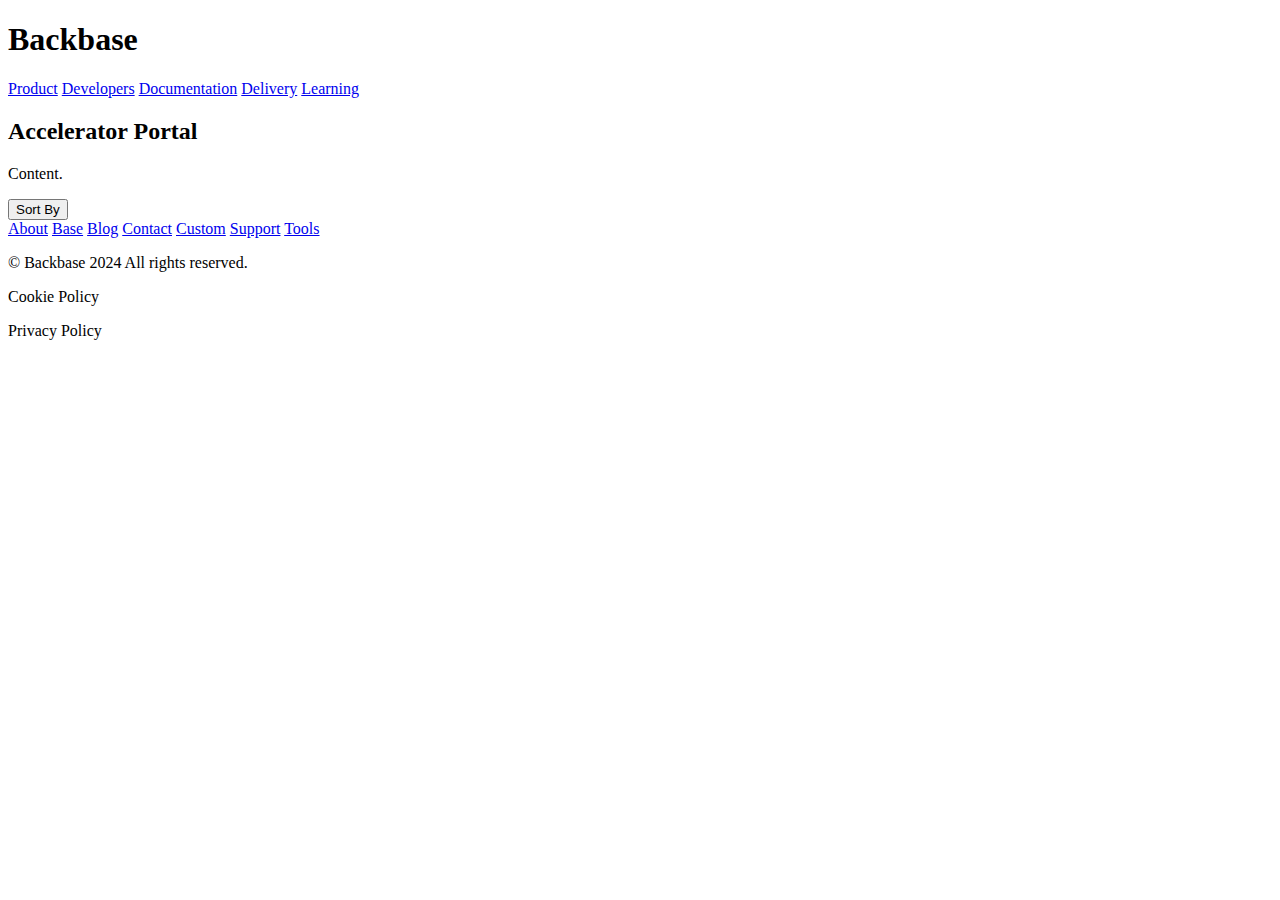
==== index.html @ 901e7fbb "index" ====
<!DOCTYPE html>
<html lang="en">
<head>
    <meta charset="UTF-8">
    <meta name="viewport" content="width=device-width, initial-scale=1.0">
    <link rel="stylesheet" href="styles/startup.css">
    <title>Backbase</title>
  
</head>
<body>
    <header>
        <h1>Backbase</h1>
        
    </header>
    <nav>
        <a href="#">Product</a>
        <a href="#">Developers</a>
        <a href="#">Documentation</a>
        <a href="#">Delivery</a>
        <a href="#">Learning</a>
    </nav>
    <main>
        <section>
            <h2>Accelerator Portal</h2>
            <p>Content.</p>
        </section>
        <div class="sortby">
            <button onclick="myFunction()" class="dropbtn">Sort By</button>
            <div id="myDropdown" class="dropdown-content">
              <a href="#">About</a>
              <a href="#base">Base</a>
              <a href="#blog">Blog</a>
              <a href="#contact">Contact</a>
              <a href="#custom">Custom</a>
              <a href="#support">Support</a>
              <a href="#tools">Tools</a>
            </div>
          </div>

        

    </main>

    <footer>
        <p>&copy; Backbase 2024 All rights reserved.</p>
        <p>Cookie Policy</p><p>Privacy Policy</p>
        
    </footer>
</body>
</html>
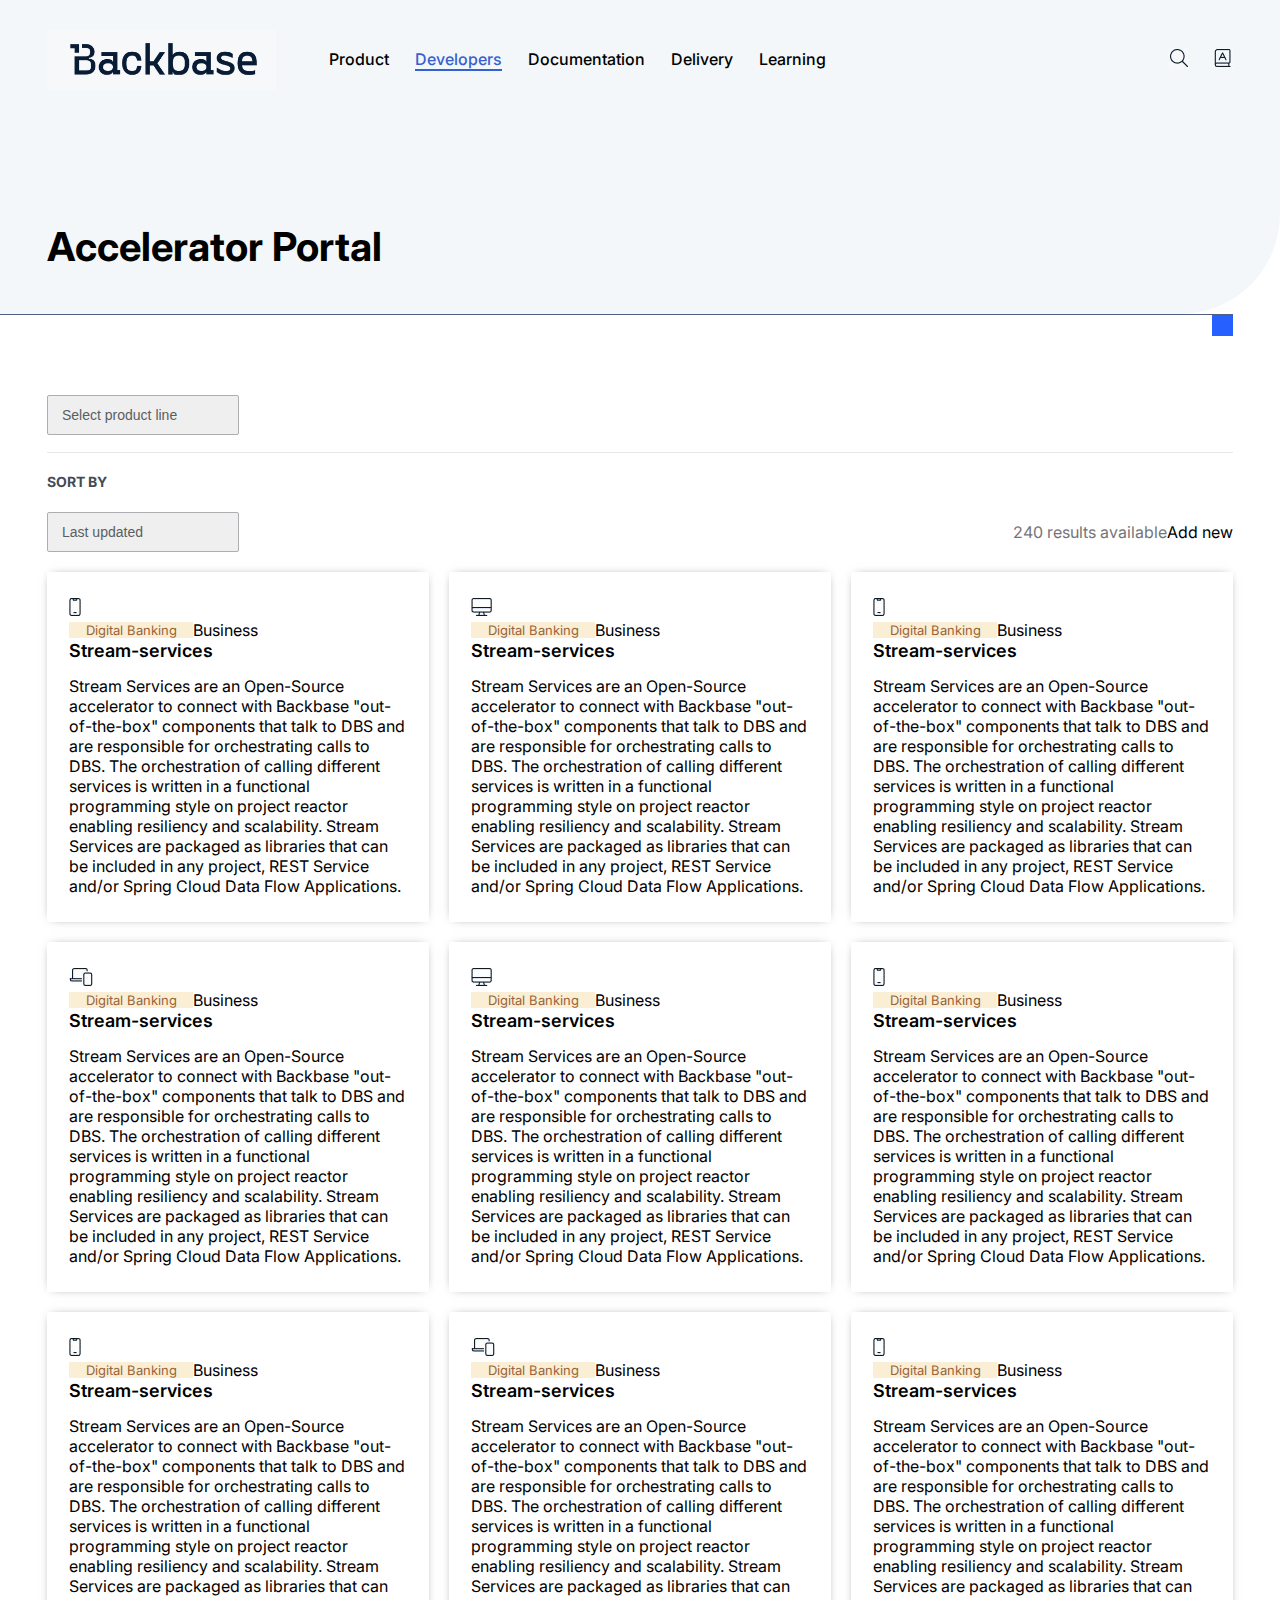
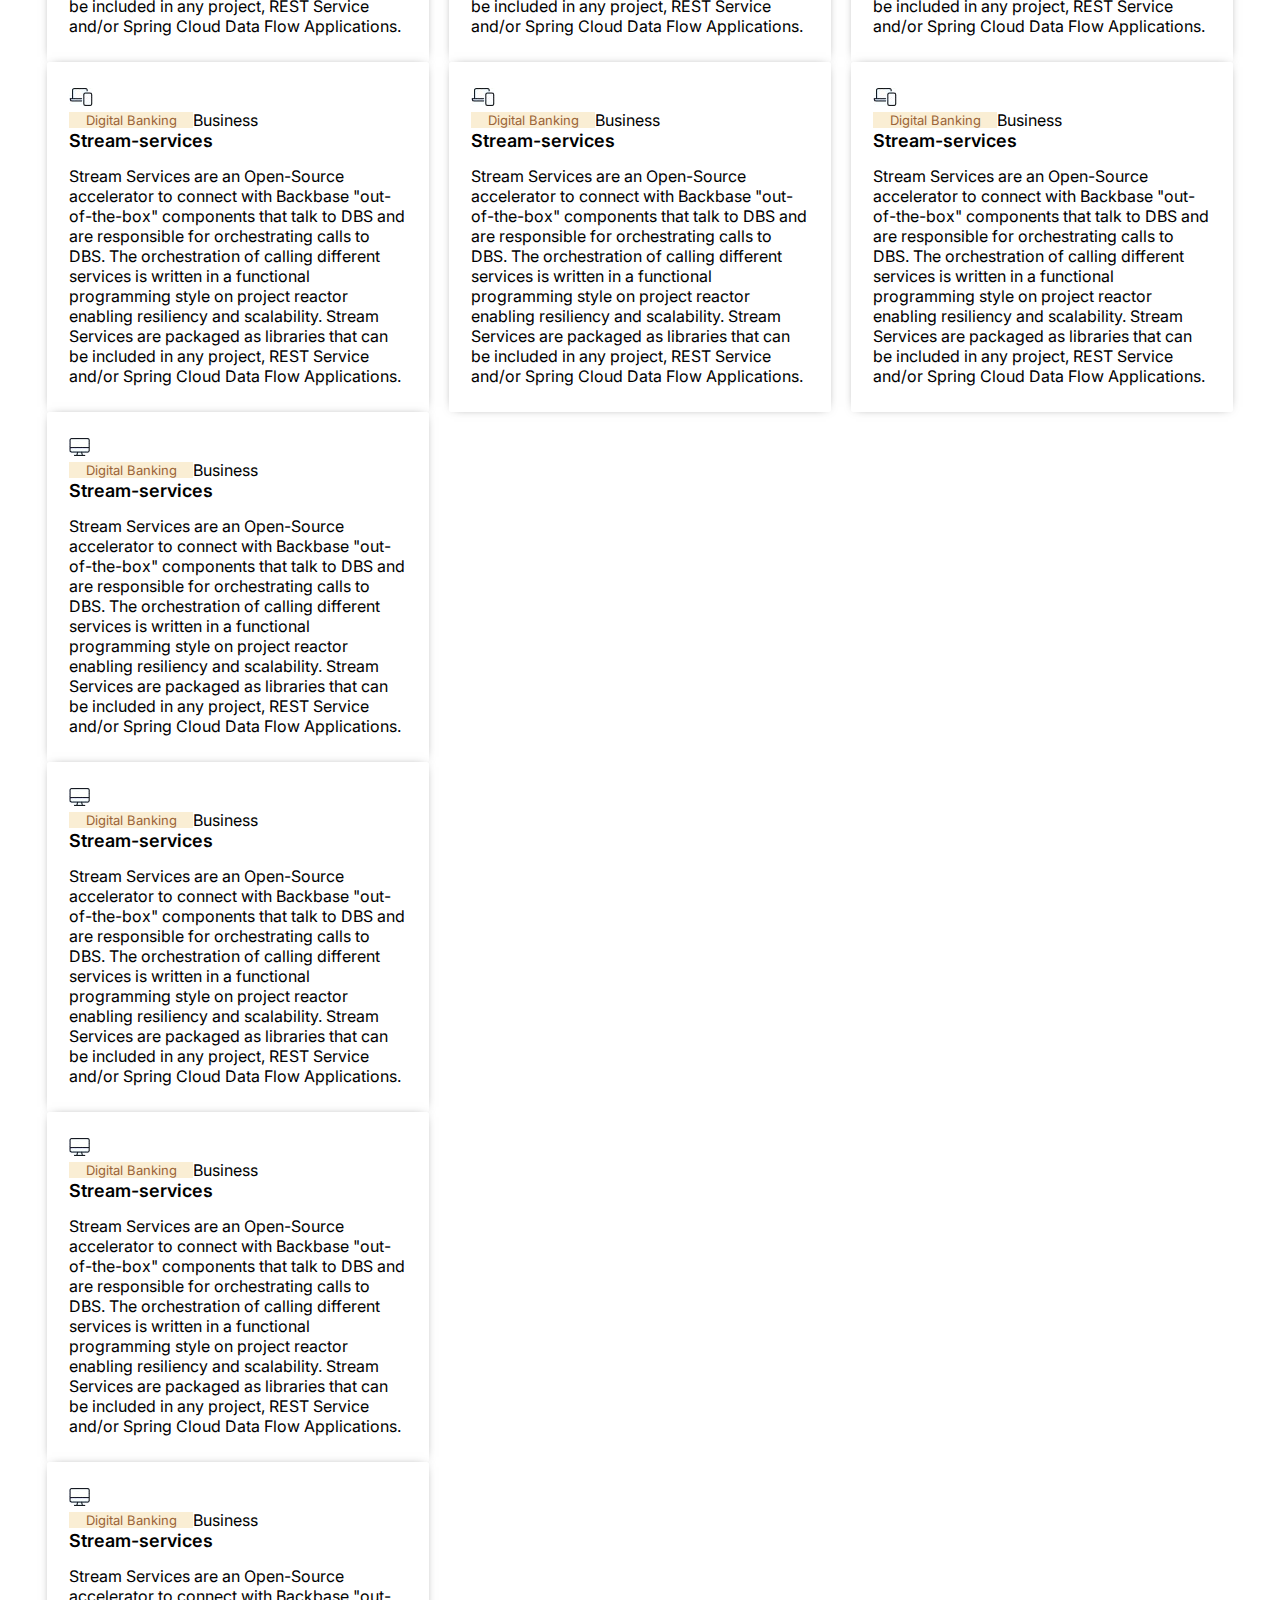
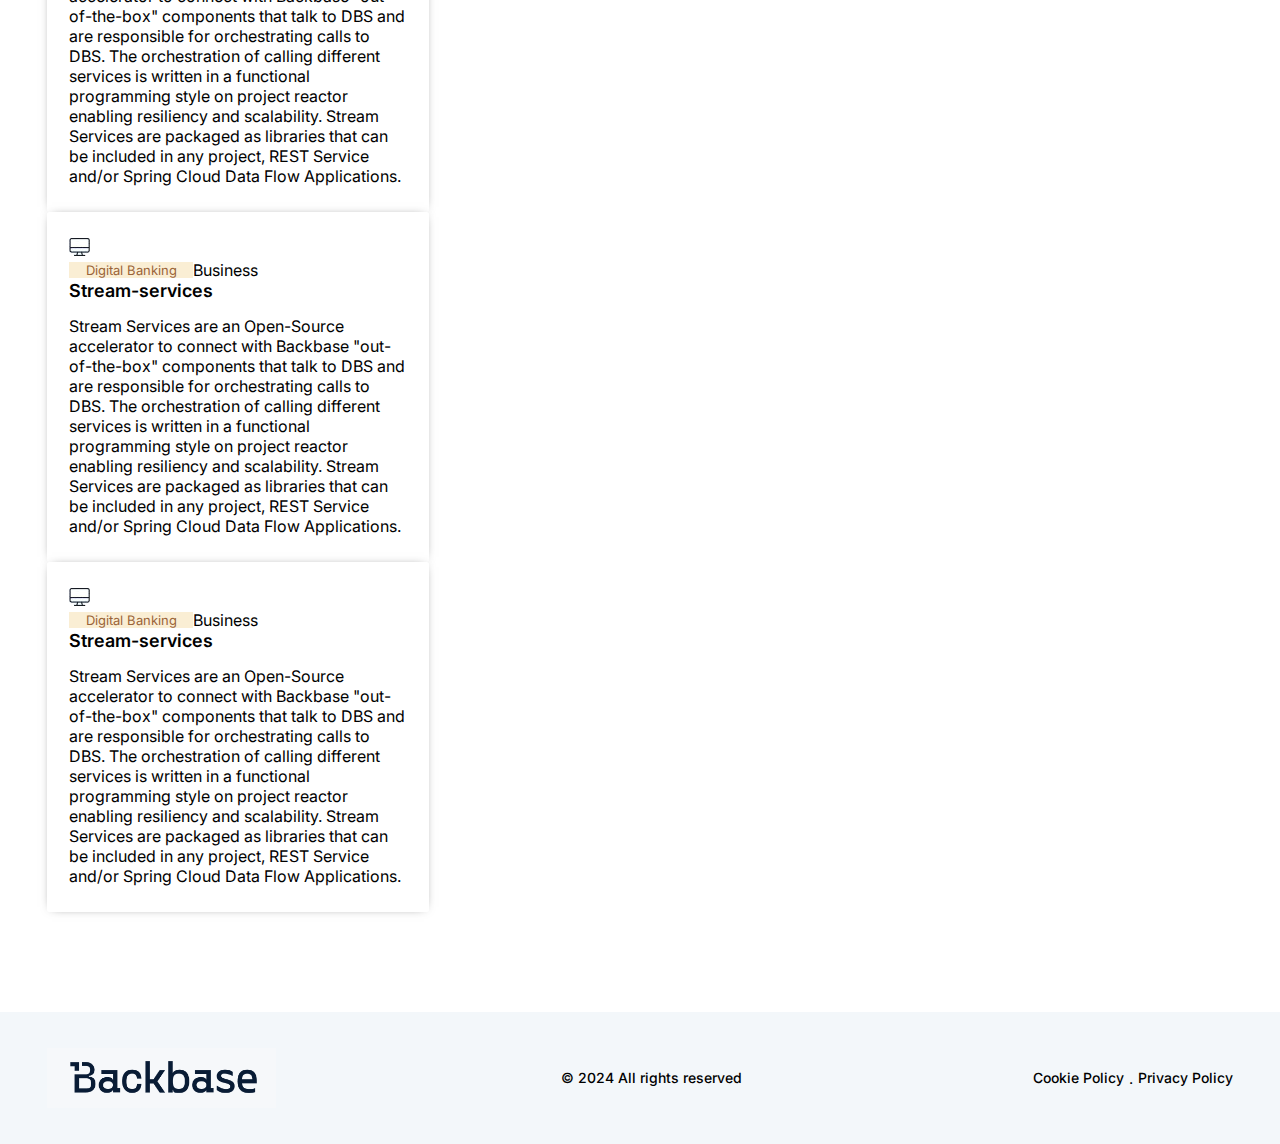
==== commit cc8f0b7a: "Push voor presentatie" ====
--- a/index.html
+++ b/index.html
@@ -1,50 +1,467 @@
 <!DOCTYPE html>
 <html lang="en">
+
 <head>
     <meta charset="UTF-8">
-    <meta name="viewport" content="width=device-width, initial-scale=1.0">
-    <link rel="stylesheet" href="styles/startup.css">
-    <title>Backbase</title>
-  
+    <meta name="viewport" content="width= , initial-scale=1.0">
+    <link rel="stylesheet" href="css/style.css">
+    <link rel="stylesheet" href="css/responsive.css">
+    <title> ACCELERATOR PORTAL </title>
 </head>
+
 <body>
-    <header>
-        <h1>Backbase</h1>
-        
+
+<header>
+<div class="container">
+<div class="nav">
+     <input type="checkbox" id="nav-check">
+    <div class="nav-header">
+                    <div class="nav-title">
+                        <a href="https://www.backbase.com/"><img src="assets/backbaselogo.png" alt="" /></a>
+                    </div>
+                </div>
+                <div class="nav-btn">
+                    <label for="nav-check">
+                        <span></span>
+                        <span></span>
+                        <span></span>
+                    </label>
+                </div>
+
+                <div class="header-right">
+                    <div class="navigation">
+                        <ul>
+                            <li><a href="#">Product</a></li>
+                            <li class="active"><a href="#">Developers</a></li>
+                            <li><a href="#">Documentation</a></li>
+                            <li><a href="#">Delivery </a></li>
+                            <li><a href="#">Learning</a></li>
+                        </ul>
+                    </div>
+                    <div class="header-list">
+                        <ul>
+                            <li><a href="#"><img src="images/search-icon.png" alt="" /></a></li>
+                            <li><a href="#"><img src="images/language-icon.png" alt="" /></a></li>
+                        </ul>
+                    </div>
+                </div>
+            </div>
+        </div>
     </header>
-    <nav>
-        <a href="#">Product</a>
-        <a href="#">Developers</a>
-        <a href="#">Documentation</a>
-        <a href="#">Delivery</a>
-        <a href="#">Learning</a>
-    </nav>
-    <main>
-        <section>
-            <h2>Accelerator Portal</h2>
-            <p>Content.</p>
-        </section>
-        <div class="sortby">
-            <button onclick="myFunction()" class="dropbtn">Sort By</button>
-            <div id="myDropdown" class="dropdown-content">
-              <a href="#">About</a>
-              <a href="#base">Base</a>
-              <a href="#blog">Blog</a>
-              <a href="#contact">Contact</a>
-              <a href="#custom">Custom</a>
-              <a href="#support">Support</a>
-              <a href="#tools">Tools</a>
+    <section class="banner-sec">
+        <div class="container">
+            <div class="text-box">
+                <h1>Accelerator Portal</h1>
             </div>
-          </div>
-
-        
-
-    </main>
+        </div>
+    </section>
+    <section class="accelerator-sec">
+        <div class="container">
+            <div class="accelerator-inner">
+                <div class="accelerator-listing">
+                    <select class="form-control">
+                        <option class="select">Select product line</option>
+                        <option>Digital Banking</option>
+                        <option>Digital Onboarding</option>
+                        <option>Digital Lending</option>
+                        <option>Digital Assist</option>
+                        <option>Digital Engage
+                        </option>
+                    </select>
+                </div>
+                <div class="portal-sort">
+                    <h4>Sort by</h4>
+                    <div class="media">
+                        <select class="form-control">
+                            <option class="selected">Last updated</option>
+                            <option>Newest</option>
+                            <option>Oldest</option>
+                        </select>
+                        <ul>
+                            <li>
+                                <p>240 results available</p>
+                            </li>
+                            <li>
+                                    Add new
+                            </li>
+                        </ul>
+                    </div>
+                </div>
+                <div id="tab1" class="tab-content active">
+                    <div class="portal-detail">
+                        <div class="portal-row">
+                            <div class="portal-col">
+                                <div class="portal-box">
+                                    <div class="media">
+                                        <span>
+                                            <img src="images/mobile-icon.png" alt="" />
+                                        </span>
+                                        <ul>
+                                            <li>
+                                                <div class="status">Digital Banking</div>
+                                            </li>
+                                            <li>Business</li>
+                                        </ul>
+                                    </div>
+                                    <div class="text-box">
+                                        <h4>Stream-services</h4>
+                                        <p>Stream Services are an Open-Source accelerator to connect with Backbase "out-of-the-box" components that talk to DBS and are responsible for orchestrating calls to DBS. The orchestration of calling different services is written in a functional programming style on project reactor enabling resiliency and scalability. Stream Services are packaged as libraries that can be included in any project, REST Service and/or Spring Cloud Data Flow Applications.</p>
+                                    </div>
+                                </div>
+                            </div>
+                            <div class="portal-col">
+                                <div class="portal-box">
+                                    <div class="media">
+                                        <span>
+                                            <img src="images/web-icon.png" alt="" />
+                                        </span>
+                                        <ul>
+                                            <li>
+                                                <div class="status">Digital Banking</div>
+                                            </li>
+                                            <li>Business</li>
+                                        </ul>
+                                    </div>
+                                    <div class="text-box">
+                                        <h4>Stream-services</h4>
+                                        <p>Stream Services are an Open-Source accelerator to connect with Backbase "out-of-the-box" components that talk to DBS and are responsible for orchestrating calls to DBS. The orchestration of calling different services is written in a functional programming style on project reactor enabling resiliency and scalability. Stream Services are packaged as libraries that can be included in any project, REST Service and/or Spring Cloud Data Flow Applications.</p>
+                                    </div>
+                                </div>
+                            </div>
+                            <div class="portal-col">
+                                <div class="portal-box">
+                                    <div class="media">
+                                        <span>
+                                            <img src="images/mobile-icon.png" alt="" />
+                                        </span>
+                                        <ul>
+                                            <li>
+                                                <div class="status">Digital Banking</div>
+                                            </li>
+                                            <li>Business</li>
+                                        </ul>
+                                    </div>
+                                    <div class="text-box">
+                                        <h4>Stream-services</h4>
+                                        <p>Stream Services are an Open-Source accelerator to connect with Backbase "out-of-the-box" components that talk to DBS and are responsible for orchestrating calls to DBS. The orchestration of calling different services is written in a functional programming style on project reactor enabling resiliency and scalability. Stream Services are packaged as libraries that can be included in any project, REST Service and/or Spring Cloud Data Flow Applications.</p>
+                                    </div>
+                                </div>
+                            </div>
+                            <div class="portal-col">
+                                <div class="portal-box">
+                                    <div class="media">
+                                        <span>
+                                            <img src="images/web&mobile-icon.png" alt="" />
+                                        </span>
+                                        <ul>
+                                            <li>
+                                                <div class="status">Digital Banking</div>
+                                            </li>
+                                            <li>Business</li>
+                                        </ul>
+                                    </div>
+                                    <div class="text-box">
+                                        <h4>Stream-services</h4>
+                                        <p>Stream Services are an Open-Source accelerator to connect with Backbase "out-of-the-box" components that talk to DBS and are responsible for orchestrating calls to DBS. The orchestration of calling different services is written in a functional programming style on project reactor enabling resiliency and scalability. Stream Services are packaged as libraries that can be included in any project, REST Service and/or Spring Cloud Data Flow Applications.</p>
+                                    </div>
+                                </div>
+                            </div>
+                            <div class="portal-col">
+                                <div class="portal-box">
+                                    <div class="media">
+                                        <span>
+                                            <img src="images/web-icon.png" alt="" />
+                                        </span>
+                                        <ul>
+                                            <li>
+                                                <div class="status">Digital Banking</div>
+                                            </li>
+                                            <li>Business</li>
+                                        </ul>
+                                    </div>
+                                    <div class="text-box">
+                                        <h4>Stream-services</h4>
+                                        <p>Stream Services are an Open-Source accelerator to connect with Backbase "out-of-the-box" components that talk to DBS and are responsible for orchestrating calls to DBS. The orchestration of calling different services is written in a functional programming style on project reactor enabling resiliency and scalability. Stream Services are packaged as libraries that can be included in any project, REST Service and/or Spring Cloud Data Flow Applications.</p>
+                                    </div>
+                                </div>
+                            </div>
+                            <div class="portal-col">
+                                <div class="portal-box">
+                                    <div class="media">
+                                        <span>
+                                            <img src="images/mobile-icon.png" alt="" />
+                                        </span>
+                                        <ul>
+                                            <li>
+                                                <div class="status">Digital Banking</div>
+                                            </li>
+                                            <li>Business</li>
+                                        </ul>
+                                    </div>
+                                    <div class="text-box">
+                                        <h4>Stream-services</h4>
+                                        <p>Stream Services are an Open-Source accelerator to connect with Backbase "out-of-the-box" components that talk to DBS and are responsible for orchestrating calls to DBS. The orchestration of calling different services is written in a functional programming style on project reactor enabling resiliency and scalability. Stream Services are packaged as libraries that can be included in any project, REST Service and/or Spring Cloud Data Flow Applications.</p>
+                                    </div>
+                                </div>
+                            </div>
+                            <div class="portal-col">
+                                <div class="portal-box">
+                                    <div class="media">
+                                        <span>
+                                            <img src="images/mobile-icon.png" alt="" />
+                                        </span>
+                                        <ul>
+                                            <li>
+                                                <div class="status">Digital Banking</div>
+                                            </li>
+                                            <li>Business</li>
+                                        </ul>
+                                    </div>
+                                    <div class="text-box">
+                                        <h4>Stream-services</h4>
+                                        <p>Stream Services are an Open-Source accelerator to connect with Backbase "out-of-the-box" components that talk to DBS and are responsible for orchestrating calls to DBS. The orchestration of calling different services is written in a functional programming style on project reactor enabling resiliency and scalability. Stream Services are packaged as libraries that can be included in any project, REST Service and/or Spring Cloud Data Flow Applications.</p>
+                                    </div>
+                                </div>
+                            </div>
+                            <div class="portal-col">
+                                <div class="portal-box">
+                                    <div class="media">
+                                        <span>
+                                            <img src="images/web&mobile-icon.png" alt="" />
+                                        </span>
+                                        <ul>
+                                            <li>
+                                                <div class="status">Digital Banking</div>
+                                            </li>
+                                            <li>Business</li>
+                                        </ul>
+                                    </div>
+                                    <div class="text-box">
+                                        <h4>Stream-services</h4>
+                                        <p>Stream Services are an Open-Source accelerator to connect with Backbase "out-of-the-box" components that talk to DBS and are responsible for orchestrating calls to DBS. The orchestration of calling different services is written in a functional programming style on project reactor enabling resiliency and scalability. Stream Services are packaged as libraries that can be included in any project, REST Service and/or Spring Cloud Data Flow Applications.</p>
+                                    </div>
+                                </div>
+                            </div>
+                            <div class="portal-col">
+                                <div class="portal-box">
+                                    <div class="media">
+                                        <span>
+                                            <img src="images/mobile-icon.png" alt="" />
+                                        </span>
+                                        <ul>
+                                            <li>
+                                                <div class="status">Digital Banking</div>
+                                            </li>
+                                            <li>Business</li>
+                                        </ul>
+                                    </div>
+                                    <div class="text-box">
+                                        <h4>Stream-services</h4>
+                                        <p>Stream Services are an Open-Source accelerator to connect with Backbase "out-of-the-box" components that talk to DBS and are responsible for orchestrating calls to DBS. The orchestration of calling different services is written in a functional programming style on project reactor enabling resiliency and scalability. Stream Services are packaged as libraries that can be included in any project, REST Service and/or Spring Cloud Data Flow Applications.</p>
+                                    </div>
+                                </div>
+                            </div>
+                        </div>
+                    </div>
+                </div>
+                <div id="tab2" class="tab-content">
+                    <div class="portal-detail">
+                        <div class="portal-row">
+                            <div class="portal-col">
+                                <div class="portal-box">
+                                    <div class="media">
+                                        <span>
+                                            <img src="images/web&mobile-icon.png" alt="" />
+                                        </span>
+                                        <ul>
+                                            <li>
+                                                <div class="status">Digital Banking</div>
+                                            </li>
+                                            <li>Business</li>
+                                        </ul>
+                                    </div>
+                                    <div class="text-box">
+                                        <h4>Stream-services</h4>
+                                        <p>Stream Services are an Open-Source accelerator to connect with Backbase "out-of-the-box" components that talk to DBS and are responsible for orchestrating calls to DBS. The orchestration of calling different services is written in a functional programming style on project reactor enabling resiliency and scalability. Stream Services are packaged as libraries that can be included in any project, REST Service and/or Spring Cloud Data Flow Applications.</p>
+                                    </div>
+                                </div>
+                            </div>
+                            <div class="portal-col">
+                                <div class="portal-box">
+                                    <div class="media">
+                                        <span>
+                                            <img src="images/web&mobile-icon.png" alt="" />
+                                        </span>
+                                        <ul>
+                                            <li>
+                                                <div class="status">Digital Banking</div>
+                                            </li>
+                                            <li>Business</li>
+                                        </ul>
+                                    </div>
+                                    <div class="text-box">
+                                        <h4>Stream-services</h4>
+                                        <p>Stream Services are an Open-Source accelerator to connect with Backbase "out-of-the-box" components that talk to DBS and are responsible for orchestrating calls to DBS. The orchestration of calling different services is written in a functional programming style on project reactor enabling resiliency and scalability. Stream Services are packaged as libraries that can be included in any project, REST Service and/or Spring Cloud Data Flow Applications.</p>
+                                    </div>
+                                </div>
+                            </div>
+                            <div class="portal-col">
+                                <div class="portal-box">
+                                    <div class="media">
+                                        <span>
+                                            <img src="images/web&mobile-icon.png" alt="" />
+                                        </span>
+                                        <ul>
+                                            <li>
+                                                <div class="status">Digital Banking</div>
+                                            </li>
+                                            <li>Business</li>
+                                        </ul>
+                                    </div>
+                                    <div class="text-box">
+                                        <h4>Stream-services</h4>
+                                        <p>Stream Services are an Open-Source accelerator to connect with Backbase "out-of-the-box" components that talk to DBS and are responsible for orchestrating calls to DBS. The orchestration of calling different services is written in a functional programming style on project reactor enabling resiliency and scalability. Stream Services are packaged as libraries that can be included in any project, REST Service and/or Spring Cloud Data Flow Applications.</p>
+                                    </div>
+                                </div>
+                            </div>
+                        </div>
+                    </div>
+                </div>
+                <div id="tab3" class="tab-content">
+                    <div class="portal-detail">
+                        <div class="portal-row">
+                            <div class="portal-col">
+                                <div class="portal-box">
+                                    <div class="media">
+                                        <span>
+                                            <img src="images/web-icon.png" alt="" />
+                                        </span>
+                                        <ul>
+                                            <li>
+                                                <div class="status">Digital Banking</div>
+                                            </li>
+                                            <li>Business</li>
+                                        </ul>
+                                    </div>
+                                    <div class="text-box">
+                                        <h4>Stream-services</h4>
+                                        <p>Stream Services are an Open-Source accelerator to connect with Backbase "out-of-the-box" components that talk to DBS and are responsible for orchestrating calls to DBS. The orchestration of calling different services is written in a functional programming style on project reactor enabling resiliency and scalability. Stream Services are packaged as libraries that can be included in any project, REST Service and/or Spring Cloud Data Flow Applications.</p>
+                                    </div>
+                            </div>
+                            <div class="portal-col">
+                                <div class="portal-box">
+                                    <div class="media">
+                                        <span>
+                                            <img src="images/web-icon.png" alt="" />
+                                        </span>
+                                        <ul>
+                                            <li>
+                                                <div class="status">Digital Banking</div>
+                                            </li>
+                                            <li>Business</li>
+                                        </ul>
+                                    </div>
+                                    <div class="text-box">
+                                        <h4>Stream-services</h4>
+                                        <p>Stream Services are an Open-Source accelerator to connect with Backbase "out-of-the-box" components that talk to DBS and are responsible for orchestrating calls to DBS. The orchestration of calling different services is written in a functional programming style on project reactor enabling resiliency and scalability. Stream Services are packaged as libraries that can be included in any project, REST Service and/or Spring Cloud Data Flow Applications.</p>
+                                </div>
+                            </div>
+                            <div class="portal-col">
+                                <div class="portal-box">
+                                    <div class="media">
+                                        <span>
+                                            <img src="images/web-icon.png" alt="" />
+                                        </span>
+                                        <ul>
+                                            <li>
+                                                <div class="status">Digital Banking</div>
+                                            </li>
+                                            <li>Business</li>
+                                        </ul>
+                                    </div>
+                                    <div class="text-box">
+                                        <h4>Stream-services</h4>
+                                        <p>Stream Services are an Open-Source accelerator to connect with Backbase "out-of-the-box" components that talk to DBS and are responsible for orchestrating calls to DBS. The orchestration of calling different services is written in a functional programming style on project reactor enabling resiliency and scalability. Stream Services are packaged as libraries that can be included in any project, REST Service and/or Spring Cloud Data Flow Applications.</p>
+                                    </div>
+                                </div>
+                            </div>
+                            <div class="portal-col">
+                                <div class="portal-box">
+                                    <div class="media">
+                                        <span>
+                                            <img src="images/web-icon.png" alt="" />
+                                        </span>
+                                        <ul>
+                                            <li>
+                                                <div class="status">Digital Banking</div>
+                                            </li>
+                                            <li>Business</li>
+                                        </ul>
+                                    </div>
+                                    <div class="text-box">
+                                        <h4>Stream-services</h4>
+                                        <p>Stream Services are an Open-Source accelerator to connect with Backbase "out-of-the-box" components that talk to DBS and are responsible for orchestrating calls to DBS. The orchestration of calling different services is written in a functional programming style on project reactor enabling resiliency and scalability. Stream Services are packaged as libraries that can be included in any project, REST Service and/or Spring Cloud Data Flow Applications.</p>
+                                    </div>
+                                </div>
+                            </div>
+                            <div class="portal-col">
+                                <div class="portal-box">
+                                    <div class="media">
+                                        <span>
+                                            <img src="images/web-icon.png" alt="" />
+                                        </span>
+                                        <ul>
+                                            <li>
+                                                <div class="status">Digital Banking</div>
+                                            </li>
+                                            <li>Business</li>
+                                        </ul>
+                                    </div>
+                                    <div class="text-box">
+                                        <h4>Stream-services</h4>
+                                        <p>Stream Services are an Open-Source accelerator to connect with Backbase "out-of-the-box" components that talk to DBS and are responsible for orchestrating calls to DBS. The orchestration of calling different services is written in a functional programming style on project reactor enabling resiliency and scalability. Stream Services are packaged as libraries that can be included in any project, REST Service and/or Spring Cloud Data Flow Applications.</p>
+                                    </div>
+                                </div>
+                            </div>
+                            <div class="portal-col">
+                                <div class="portal-box">
+                                    <div class="media">
+                                        <span>
+                                            <img src="images/web-icon.png" alt="" />
+                                        </span>
+                                        <ul>
+                                            <li>
+                                                <div class="status">Digital Banking</div>
+                                            </li>
+                                            <li>Business</li>
+                                        </ul>
+                                    </div>
+                                    <div class="text-box">
+                                        <h4>Stream-services</h4>
+                                        <p>Stream Services are an Open-Source accelerator to connect with Backbase "out-of-the-box" components that talk to DBS and are responsible for orchestrating calls to DBS. The orchestration of calling different services is written in a functional programming style on project reactor enabling resiliency and scalability. Stream Services are packaged as libraries that can be included in any project, REST Service and/or Spring Cloud Data Flow Applications.</p>
+                                    </div>
+                                </div>
+                            </div>
+                        </div>
+                    </div>
+                </div>
+                </div>
+            </div>
+        </div>
+    </section>
 
     <footer>
-        <p>&copy; Backbase 2024 All rights reserved.</p>
-        <p>Cookie Policy</p><p>Privacy Policy</p>
-        
+        <div class="container">
+            <div class="footer-inner">
+                <div class="nav-title">
+                    <a href="https://www.backbase.com/"><img src="assets/backbaselogo.png" alt="" /></a>
+                </div>
+                <p>&copy; 2024 All rights reserved</p>
+                <ul>
+                    <li><a href="https://www.backbase.com/privacy-policy">Cookie Policy</a></li>
+                    <li>.</li>
+                    <li><a href="https://www.backbase.com/privacy-policy">Privacy Policy</a></li>
+                </ul>
+            </div>
+        </div>
     </footer>
-</body>
-</html>
--- a/css/style.css
+++ b/css/style.css
@@ -0,0 +1,370 @@
+@import url('https://fonts.googleapis.com/css2?family=Inter:wght@300;400;500;600;700;800;900&display=swap');
+
+* {
+    margin: 0;
+    padding: 0;
+    box-sizing: border-box;
+}
+
+body {
+    font-family: 'Inter', sans-serif;
+
+}
+
+
+
+h1,
+h2,
+h3,
+h4,
+h5,
+h6 {
+    margin: 0;
+    padding: 0;
+}
+
+a {
+    text-decoration: none;
+    transition: all 0.5s ease-in-out;
+}
+
+
+ul,
+ol {
+    margin: 0;
+    padding: 0;
+    list-style: none;
+}
+
+ul li {
+    list-style: none;
+}
+
+p {
+    margin: 0;
+    padding: 0;
+}
+
+
+img {
+    border-style: none;
+    display: inline-block;
+    max-width: 100%;
+    height: auto;
+}
+
+.container {
+    max-width: 1218px;
+    width: 100%;
+    margin: 0 auto;
+    padding: 0 16px;
+}
+
+/**** header ****/
+
+header {
+    padding: 30px 0;
+    position: absolute;
+    left: 0;
+    width: 100%;
+    z-index: 1;
+    top: 0;
+}
+
+.nav {
+    height: auto;
+    width: 100%;
+    position: relative;
+    display: flex;
+    align-items: center;
+}
+
+.nav>.nav-header {
+    display: flex;
+    align-items: center;
+}
+
+.nav-title a {
+    display: flex;
+    align-items: center;
+}
+
+.nav-title img {
+    height: 60px;
+}
+
+.nav>.nav-btn {
+    display: none;
+}
+
+.header-right {
+    flex: 1;
+    width: 100%;
+    display: flex;
+    align-items: center;
+    justify-content: space-between;
+    padding-left: 40px;
+}
+
+.navigation ul {
+    display: flex;
+    align-items: center;
+}
+
+.navigation ul li {
+    padding: 0 13px;
+}
+
+.navigation ul li a {
+    color: #000;
+    font-size: 16px;
+    font-weight: 500;
+    display: flex;
+    align-items: center;
+    justify-content: center;
+    border-bottom: 2px solid transparent;
+}
+
+.navigation ul li.active a {
+    color: #3560d1;
+    border-color: #3560d1;
+}
+
+.nav>.nav-links>a {
+    display: inline-block;
+    padding: 13px 10px 13px 10px;
+    text-decoration: none;
+    color: #efefef;
+}
+
+.nav>.nav-links>a:hover {
+    background-color: rgba(0, 0, 0, 0.3);
+}
+
+.nav>#nav-check {
+    display: none;
+}
+
+.header-list ul {
+    display: flex;
+    align-items: center;
+}
+
+.header-list ul li {
+    margin-left: 24px;
+}
+
+.header-list ul li:first-child {
+    margin: 0;
+}
+
+
+/***** BANNER SEC *****/
+.banner-sec {
+    background-color: #f3f7fa;
+    padding: 222px 0 43px;
+    border-radius: 0 0px 100px 0px;
+}
+
+.banner-sec .text-box h1 {
+    color: #000;
+    font-size: 40px;
+    font-weight: bold;
+}
+
+/***** ACCELERATOR SE  ******/
+
+.accelerator-sec{
+    padding-bottom: 100px;
+}
+
+.accelerator-inner {
+    border-top: 1px solid #506081;
+    position: relative;
+}
+
+.accelerator-inner::after {
+    position: absolute;
+    content: "";
+    left: -100%;
+    top: -1px;
+    width: 100%;
+    height: 1px;
+    background-color: #506081;
+}
+
+.accelerator-inner::before {
+    position: absolute;
+    content: "";
+    right: 0;
+    top: 0;
+    width: 21px;
+    height: 21px;
+    background-color: #2660ff;
+}
+
+.accelerator-listing {
+    display: flex;
+    align-items: center;
+    justify-content: space-between;
+    border-bottom: 1px solid #e7e7e9;
+    padding-bottom: 17px;
+    padding-top: 80px;
+}
+
+.form-control {
+    border: 1px solid #adaeb2;
+    border-radius: 2px;
+    height: 40px;
+    color: #595e62;
+    width: 192px;
+    font-weight: 400;
+    font-size: 14px;
+    padding-left: 14px;
+    background-size: 10px;
+
+    appearance: none;
+}
+
+.accelerator-listing ul {
+    display: flex;
+    align-items: center;
+}
+
+.accelerator-listing ul li {
+    margin-left: 9px;
+}
+
+.accelerator-listing ul li a {
+    display: flex;
+    align-items: center;
+    border: 1px solid #4f6479;
+    border-radius: 2px;
+    color: #2660ff;
+    font-weight: 600;
+    font-size: 16px;
+    height: 38px;
+    padding: 0 16px;
+}
+
+
+
+.portal-sort {
+    padding: 20px 0;
+}
+
+.portal-sort h4 {
+    text-transform: uppercase;
+    font-size: 14px;
+    color: #444b55;
+    font-weight: 700;
+    padding-bottom: 22px;
+}
+.portal-sort .media {
+    display: flex;
+    align-items: center;
+    justify-content: space-between;
+}
+.portal-sort .media ul {
+    display: flex;
+    align-items: center;
+}
+
+.portal-sort .media ul li p {
+    color: #747579;
+    font-weight: normal;
+    font-size: 16px;
+}
+
+.add-btn {
+    display: flex;
+    align-items: center;
+    justify-content: center;
+    background-color: #2660ff;
+    border: 1px solid #2660ff;
+    width: 134px;
+    height: 40px;
+    display: flex;
+    align-items: center;
+    justify-content: center;
+    font-weight: 500;
+    font-size: 14px;
+    color: #fff;
+    margin-left: 25px;
+    border-radius: 2px;
+}
+
+/***** PORTAL DETAIL  ******/
+.portal-row{
+    display: grid;
+    grid-template-columns: 4fr 4fr 4fr; 
+    grid-gap: 20px; 
+}
+.portal-col{  
+    width: 100%;
+}
+.portal-box{
+    background-color: #fff;
+    border-radius: 2px;
+    box-shadow: 0px 0px 10px -5px rgba(0,0,0,0.61);
+    padding: 26px 22px;
+}
+
+.portal-box .media ul{
+    display: flex;
+    align-items: center;
+}
+.status{
+    background-color: #faeed4;
+    display: flex;
+    align-items: center;
+    justify-content: center;
+    color: #9a6438;
+    font-size: 13px;
+    width: 124px;
+
+}
+
+.portal-box .text-box h4{
+    font-size: 18px;
+    color: #000;
+    margin-bottom: 15px;
+    font-weight: 600;
+}
+
+/***** FOOTER *****/
+footer {
+    background-color: #f3f7fa;
+    padding: 36px 0;
+}
+.footer-inner{
+    display: flex;
+    align-items: center;
+    justify-content: space-between;
+}
+.footer-inner p{
+    color: #000;
+    font-size: 14px;
+    font-weight: 500;
+    line-height: 1;
+}
+.footer-inner ul{
+    display: flex;
+    align-items: center;
+}
+.footer-inner ul li{
+    color: #000;
+    font-size: 14px;
+    font-weight: 500;
+}
+.footer-inner ul li{
+    margin-left: 5px;
+}
+.footer-inner ul li a{
+    color: #000;
+    font-size: 14px;
+    font-weight: 500;
+    display: flex;
+    align-items: center;
+    line-height: 1;
+}--- a/css/responsive.css
+++ b/css/responsive.css
@@ -0,0 +1,107 @@
+@media (max-width: 991px) {
+    .navigation ul li a {
+        font-size: 14px;
+    }
+
+    .nav-title img {
+        height: 46px;
+    }
+
+    .portal-row {
+        grid-template-columns: 6fr 6fr;
+    }
+}
+
+@media (max-width: 767px) {
+    .nav>.nav-btn {
+        display: inline-block;
+        position: absolute;
+        right: 0px;
+        top: 50%;
+        transform: translate(0, -50%);
+    }
+
+    
+    .nav>.nav-btn>label>span {
+        display: block;
+        width: 25px;
+        height: 3px;
+        margin-bottom: 5px;
+        background-color: #2660ff;
+        border-radius: 10px;
+    }
+
+    .nav>.header-right .navigation {
+        position: absolute;
+        display: block;
+        width: 100%;
+        background-color: #f3f7fa;
+        height: 0px;
+        overflow-y: hidden;
+        top: 46px;
+        padding: 0;
+        left: 0px;
+    }
+    .navigation ul {
+      padding: 20px 20px;
+    }
+    .navigation ul li a {
+      font-size: 14px;
+      display: inline-flex;
+      padding: 10px 5px;
+  }
+    .nav>.nav-links>a {
+        display: block;
+        width: 100%;
+    }
+
+    
+    .nav>#nav-check:checked~.header-right .navigation {
+      height: auto;
+      overflow-y: auto;
+     
+    }
+
+    .navigation ul li {
+        padding: 0;
+        width: 100%;
+    }
+
+
+    .header-right {
+        justify-content: end;
+        padding-right: 40px;
+    }
+
+    .banner-sec .text-box h1 {
+        font-size: 24px;
+    }
+
+    .accelerator-listing ul {
+        margin-bottom: 20px;
+        justify-content: center;
+        width: 100%;
+    }
+
+    .portal-box {
+        padding: 20px 15px;
+    }
+
+    .portal-box .media ul li {
+        font-size: 12px;
+    }
+
+    .status {
+        height: 22px;
+        font-size: 12px;
+        width: 110px;
+    }
+    .accelerator-sec {
+        padding-bottom: 50px;
+    }
+
+    footer {
+        padding: 20px 0;
+    }
+}
+
